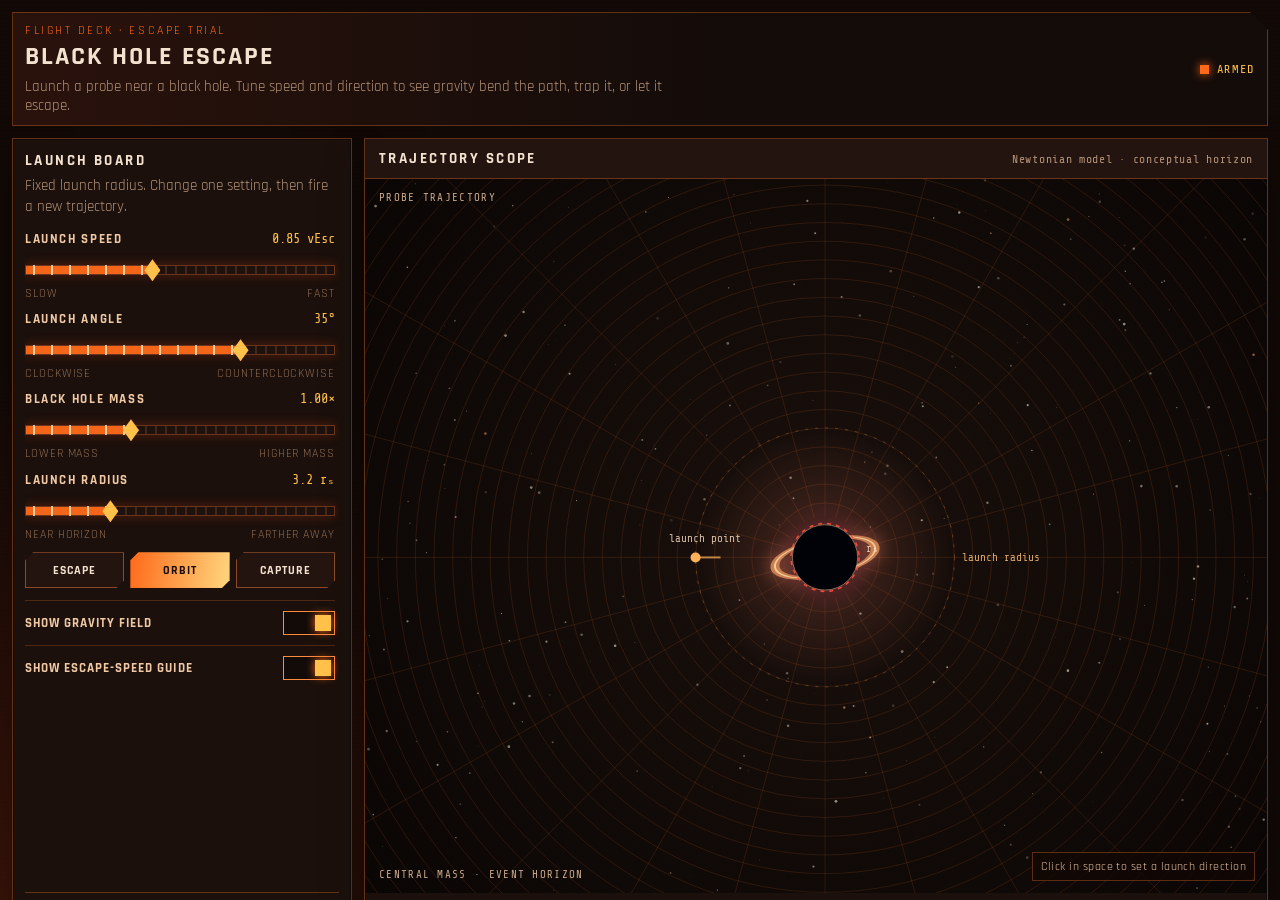
==== public/black-hole-escape/index.html @ 8a0a9a5c "fix deployment errors of other 2 simulation labs" ====
<!DOCTYPE html>
<html lang="en">
<head>
<meta charset="UTF-8" />
<meta name="viewport" content="width=device-width, initial-scale=1.0" />
<title>Black Hole Escape Lab</title>
<link rel="preconnect" href="https://fonts.googleapis.com" />
<link rel="preconnect" href="https://fonts.gstatic.com" crossorigin />
<link href="https://fonts.googleapis.com/css2?family=Rajdhani:wght@600;700&family=Share+Tech+Mono&display=swap" rel="stylesheet" />
<script>if (window.self !== window.top) document.documentElement.classList.add("embedded");</script>
<style>
  :root {
    color-scheme: dark;
    --bg: #110906;
    --panel: #1b100c;
    --ink: #f4e2d0;
    --muted: #b49278;
    --ember: #ff6a1a;
    --gold: #ffc14a;
    --red: #ff4b3a;
    --line: rgba(255, 122, 48, 0.32);
    --metal: #2a1812;
  }
  * { box-sizing: border-box; }
  html, body { height: 100%; }
  body {
    margin: 0;
    height: 100%;
    overflow: hidden;
    color: var(--ink);
    background:
      radial-gradient(ellipse at 0% 100%, rgba(255, 70, 20, 0.16), transparent 42%),
      repeating-linear-gradient(0deg, transparent, transparent 3px, rgba(255, 90, 30, 0.015) 4px),
      var(--bg);
    font-family: "Rajdhani", "Segoe UI", sans-serif;
  }
  .shell {
    height: 100%;
    overflow: auto;
    overscroll-behavior: contain;
    padding: 12px;
    display: flex;
    flex-direction: column;
    gap: 12px;
  }
  header {
    display: flex;
    justify-content: space-between;
    align-items: center;
    gap: 16px;
    padding: 10px 12px;
    border: 1px solid var(--line);
    background: linear-gradient(90deg, #2a120c, #140c09 55%);
    clip-path: polygon(0 0, calc(100% - 18px) 0, 100% 18px, 100% 100%, 0 100%);
  }
  html.embedded header { display: none; }
  .kicker {
    margin: 0;
    color: var(--ember);
    letter-spacing: 0.22em;
    font-size: 0.72rem;
    text-transform: uppercase;
  }
  h1 {
    margin: 2px 0 0;
    font-size: clamp(1.4rem, 2vw, 1.9rem);
    letter-spacing: 0.08em;
    text-transform: uppercase;
    font-weight: 700;
  }
  .subtitle { margin: 4px 0 0; color: var(--muted); max-width: 640px; font-size: 0.95rem; }
  .beacon {
    display: inline-flex;
    align-items: center;
    gap: 8px;
    color: var(--gold);
    font-family: "Share Tech Mono", ui-monospace, monospace;
    letter-spacing: 0.14em;
    font-size: 0.75rem;
  }
  .beacon i {
    width: 9px;
    height: 9px;
    background: var(--ember);
    box-shadow: 0 0 10px var(--ember);
    animation: blink 1s steps(2) infinite;
  }
  main { display: flex; flex-direction: column; gap: 12px; }
  .layout {
    display: grid;
    grid-template-columns: minmax(270px, 340px) minmax(0, 1fr);
    gap: 12px;
    align-items: stretch;
  }
  .panel {
    background: var(--panel);
    border: 1px solid var(--line);
    box-shadow: inset 0 0 0 1px rgba(0, 0, 0, 0.35), 0 16px 40px rgba(0, 0, 0, 0.28);
  }
  .layout { height: calc(100dvh - 28px); min-height: 360px; }
  .deck, .viewport { height: 100%; min-height: 0; }
  .deck { display: flex; flex-direction: column; padding: 12px; overflow: hidden; }
  .deck-body { flex: 1; min-height: 0; overflow: auto; padding-right: 4px; }
  .deck-actions { flex: 0 0 auto; padding-top: 8px; border-top: 1px solid var(--line); }
  .deck h2, .viewport-head h2, .info h2 {
    margin: 0;
    font-size: 0.95rem;
    letter-spacing: 0.16em;
    text-transform: uppercase;
  }
  .intro { margin: 6px 0 14px; color: var(--muted); font-size: 0.92rem; line-height: 1.4; }
  .dial { margin: 0 0 10px; }
  .dial-top, .ends {
    display: flex;
    justify-content: space-between;
    gap: 10px;
    align-items: baseline;
  }
  label {
    font-size: 0.84rem;
    letter-spacing: 0.12em;
    text-transform: uppercase;
    color: #f0c9a4;
    font-weight: 700;
  }
  output {
    font-family: "Share Tech Mono", ui-monospace, monospace;
    color: var(--gold);
    font-size: 0.86rem;
  }
  .rail {
    position: relative;
    margin-top: 8px;
    height: 28px;
  }
  .rail::before {
    content: "";
    position: absolute;
    left: 0;
    right: 0;
    top: 9px;
    height: 10px;
    background:
      linear-gradient(90deg, rgba(255, 106, 26, 0.95) var(--fill, 40%), rgba(42, 24, 18, 0.2) var(--fill, 40%)),
      repeating-linear-gradient(90deg, #4a2a1c 0 2px, transparent 2px 10px);
    box-shadow: inset 0 0 0 1px #6a341c, 0 0 12px rgba(255, 80, 20, 0.25);
    pointer-events: none;
  }
  .rail::after {
    content: "";
    position: absolute;
    left: 0;
    width: var(--fill, 40%);
    top: 9px;
    height: 10px;
    background: repeating-linear-gradient(90deg, transparent 0 8px, rgba(255, 236, 196, 0.75) 8px 10px);
    background-size: 18px 100%;
    animation: crawl 0.7s linear infinite;
    pointer-events: none;
    mix-blend-mode: screen;
  }
  input[type="range"] {
    -webkit-appearance: none;
    appearance: none;
    position: relative;
    z-index: 1;
    width: 100%;
    height: 28px;
    margin: 0;
    background: transparent;
    cursor: pointer;
  }
  input[type="range"]::-webkit-slider-runnable-track {
    height: 10px;
    background: transparent;
  }
  input[type="range"]::-webkit-slider-thumb {
    -webkit-appearance: none;
    width: 16px;
    height: 22px;
    margin-top: -6px;
    background: var(--gold);
    clip-path: polygon(50% 0, 100% 50%, 50% 100%, 0 50%);
    box-shadow: 0 0 12px var(--ember);
    animation: pulse-thumb 1.05s ease-in-out infinite;
  }
  input[type="range"]::-moz-range-track {
    height: 10px;
    background: transparent;
    border: 0;
  }
  input[type="range"]::-moz-range-thumb {
    width: 16px;
    height: 22px;
    border: 0;
    border-radius: 0;
    background: var(--gold);
    box-shadow: 0 0 12px var(--ember);
  }
  .ends { margin-top: 2px; font-size: 0.72rem; letter-spacing: 0.08em; text-transform: uppercase; color: #8d6a52; }
  .choice { display: grid; grid-template-columns: repeat(3, 1fr); gap: 6px; margin: 4px 0 12px; }
  button {
    border: 1px solid #8a4a28;
    color: var(--ink);
    background: #24140f;
    padding: 9px 8px;
    font: inherit;
    font-size: 0.78rem;
    font-weight: 700;
    letter-spacing: 0.08em;
    text-transform: uppercase;
    cursor: pointer;
    clip-path: polygon(8px 0, 100% 0, 100% calc(100% - 8px), calc(100% - 8px) 100%, 0 100%, 0 8px);
  }
  button:hover { border-color: var(--gold); color: var(--gold); }
  button.selected {
    color: #1a0c06;
    border-color: transparent;
    background: linear-gradient(100deg, #ff6a1a 0%, #ffd27a 45%, #ff6a1a 90%);
    background-size: 220% 100%;
    animation: sheen 1.7s linear infinite;
  }
  .latch {
    display: flex;
    align-items: center;
    justify-content: space-between;
    gap: 12px;
    padding: 10px 0;
    border-top: 1px solid rgba(255, 122, 48, 0.22);
    letter-spacing: 0.08em;
    text-transform: uppercase;
    font-size: 0.8rem;
    color: #f0c9a4;
    cursor: pointer;
  }
  .latch input { position: absolute; opacity: 0; width: 0; height: 0; }
  .bolt {
    width: 52px;
    height: 24px;
    border: 1px solid #ff8a3d;
    background: #120b08;
    position: relative;
    flex: 0 0 auto;
  }
  .bolt::before {
    content: "";
    position: absolute;
    width: 16px;
    height: 16px;
    left: 3px;
    top: 3px;
    background: #6b4330;
    transition: transform 0.18s ease, background 0.18s ease;
  }
  .latch input:checked + .bolt::before {
    transform: translateX(28px);
    background: var(--gold);
    box-shadow: 0 0 10px var(--ember);
    animation: throb 0.9s ease-in-out infinite;
  }
  .buttons { display: flex; gap: 8px; margin-top: 12px; }
  button.launch {
    flex: 1.4;
    color: #1a0c06;
    background: var(--ember);
    border-color: transparent;
    position: relative;
    overflow: hidden;
  }
  button.launch::after {
    content: "";
    position: absolute;
    inset: 0;
    background: linear-gradient(100deg, transparent 20%, rgba(255, 255, 255, 0.35) 50%, transparent 80%);
    background-size: 200% 100%;
    animation: sheen 1.4s linear infinite;
  }
  .status {
    display: flex;
    align-items: center;
    gap: 10px;
    margin-top: 12px;
    padding: 10px;
    border: 1px dashed rgba(255, 176, 90, 0.4);
    background: #120c09;
    font-family: "Share Tech Mono", ui-monospace, monospace;
    font-size: 0.78rem;
    letter-spacing: 0.03em;
  }
  .status-dot {
    width: 10px;
    height: 10px;
    background: var(--gold);
    box-shadow: 0 0 12px currentColor;
    animation: blink 1s steps(2) infinite;
    flex: 0 0 auto;
  }
  .viewport { display: flex; flex-direction: column; min-height: 0; overflow: hidden; }
  .viewport-head {
    display: flex;
    justify-content: space-between;
    gap: 12px;
    align-items: baseline;
    padding: 10px 14px;
    border-bottom: 1px solid var(--line);
    background: #24140f;
  }
  .viewport-head span {
    color: var(--muted);
    font-family: "Share Tech Mono", ui-monospace, monospace;
    font-size: 0.72rem;
    letter-spacing: 0.06em;
  }
  .canvas-wrap { position: relative; flex: 1; min-height: 0; background: #070403; }
  canvas { display: block; width: 100%; height: 100%; min-height: 0; cursor: crosshair; }
  .tag {
    position: absolute;
    pointer-events: none;
    font-family: "Share Tech Mono", ui-monospace, monospace;
    font-size: 0.68rem;
    letter-spacing: 0.12em;
    text-transform: uppercase;
    color: rgba(255, 214, 176, 0.78);
  }
  .tag-top { top: 12px; left: 14px; }
  .tag-bottom { bottom: 12px; left: 14px; }
  .hint {
    position: absolute;
    right: 12px;
    bottom: 12px;
    padding: 6px 8px;
    background: rgba(18, 8, 4, 0.82);
    border: 1px solid var(--line);
    color: #e7c2a2;
    font-size: 0.72rem;
    letter-spacing: 0.04em;
  }
  .legend {
    display: flex;
    flex-wrap: wrap;
    gap: 8px 16px;
    padding: 8px 14px;
    color: var(--muted);
    font-size: 0.78rem;
    letter-spacing: 0.06em;
    text-transform: uppercase;
  }
  .key { display: inline-flex; align-items: center; gap: 7px; }
  .pip { width: 8px; height: 8px; display: inline-block; transform: rotate(45deg); }
  .readouts {
    display: grid;
    grid-template-columns: repeat(3, 1fr);
    gap: 8px;
    padding: 10px;
    border-top: 1px solid var(--line);
    background: #140c09;
  }
  .readout { min-width: 0; position: relative; overflow: hidden; padding-bottom: 8px; }
  .readout .name {
    color: var(--muted);
    font-size: 0.7rem;
    letter-spacing: 0.14em;
    text-transform: uppercase;
  }
  .readout .value {
    font-family: "Share Tech Mono", ui-monospace, monospace;
    font-size: clamp(1.05rem, 2vw, 1.45rem);
    color: var(--gold);
    letter-spacing: 0.04em;
  }
  .readout .unit { color: #8d6a52; font-size: 0.7rem; }
  .readout::after {
    content: "";
    position: absolute;
    left: -40%;
    bottom: 0;
    width: 40%;
    height: 2px;
    background: var(--ember);
    animation: scan 2.4s linear infinite;
  }
  .lower { display: grid; grid-template-columns: 1fr 1fr; gap: 12px; }
  .info { padding: 16px 18px; }
  .info p { margin: 8px 0 0; color: var(--muted); font-size: 0.95rem; line-height: 1.55; }
  .equation {
    margin: 12px 0;
    padding: 12px;
    border-left: 3px solid var(--ember);
    background: #120b08;
    font-family: "Share Tech Mono", ui-monospace, monospace;
    text-align: center;
    color: var(--gold);
    font-size: 1.05rem;
  }
  .note { font-size: 0.78rem !important; color: #8d6a52 !important; }
  .challenge {
    display: flex;
    gap: 10px;
    margin-top: 12px;
    padding: 10px;
    background: rgba(255, 90, 20, 0.08);
    border: 1px solid rgba(255, 122, 48, 0.35);
  }
  .challenge strong { display: block; color: var(--gold); letter-spacing: 0.12em; text-transform: uppercase; font-size: 0.75rem; }
  .challenge p { margin: 4px 0 0; font-size: 0.88rem; }
  @keyframes crawl { to { background-position: 18px 0; } }
  @keyframes sheen { to { background-position: 220% 0; } }
  @keyframes pulse-thumb {
    0%, 100% { transform: scale(1); }
    50% { transform: scale(1.16); }
  }
  @keyframes throb {
    0%, 100% { filter: brightness(1); }
    50% { filter: brightness(1.45); }
  }
  @keyframes blink { 50% { opacity: 0.25; } }
  @keyframes scan { to { left: 110%; } }
  @media (max-width: 900px) {
    .layout, .lower { grid-template-columns: 1fr; }
    .viewport { min-height: 420px; order: -1; }
  }
  @media (max-width: 600px) {
    .readouts, .choice { grid-template-columns: 1fr; }
    header { align-items: flex-start; }
    .beacon { display: none; }
  }
</style>
</head>
<body>
<div class="shell">
  <header>
    <div>
      <p class="kicker">Flight deck · escape trial</p>
      <h1>Black Hole Escape</h1>
      <p class="subtitle">Launch a probe near a black hole. Tune speed and direction to see gravity bend the path, trap it, or let it escape.</p>
    </div>
    <div class="beacon"><i></i> ARMED</div>
  </header>
  <main>
    <section class="layout">
      <aside class="panel deck">
        <div class="deck-body">
        <h2>Launch board</h2>
        <p class="intro">Fixed launch radius. Change one setting, then fire a new trajectory.</p>

        <div class="dial">
          <div class="dial-top"><label for="speed">Launch speed</label><output id="speedOut">0.85 vEsc</output></div>
          <div class="rail"><input id="speed" type="range" min=".2" max="1.8" step=".01" value=".85"></div>
          <div class="ends"><span>Slow</span><span>Fast</span></div>
        </div>
        <div class="dial">
          <div class="dial-top"><label for="angle">Launch angle</label><output id="angleOut">35°</output></div>
          <div class="rail"><input id="angle" type="range" min="-85" max="85" step="1" value="35"></div>
          <div class="ends"><span>Clockwise</span><span>Counterclockwise</span></div>
        </div>
        <div class="dial">
          <div class="dial-top"><label for="mass">Black hole mass</label><output id="massOut">1.0×</output></div>
          <div class="rail"><input id="mass" type="range" min=".5" max="2" step=".05" value="1"></div>
          <div class="ends"><span>Lower mass</span><span>Higher mass</span></div>
        </div>
        <div class="dial">
          <div class="dial-top"><label for="radius">Launch radius</label><output id="radiusOut">3.2 rₛ</output></div>
          <div class="rail"><input id="radius" type="range" min="2.2" max="6" step=".1" value="3.2"></div>
          <div class="ends"><span>Near horizon</span><span>Farther away</span></div>
        </div>

        <div class="choice">
          <button id="presetEscape" type="button">Escape</button>
          <button id="presetOrbit" class="selected" type="button">Orbit</button>
          <button id="presetCapture" type="button">Capture</button>
        </div>

        <label class="latch"><span>Show gravity field</span><input id="field" type="checkbox" checked><span class="bolt"></span></label>
        <label class="latch"><span>Show escape-speed guide</span><input id="guide" type="checkbox" checked><span class="bolt"></span></label>
        </div>
        <div class="deck-actions">
        <div class="buttons">
          <button class="launch" id="launch" type="button">Launch probe</button>
          <button id="reset" type="button">Reset</button>
        </div>
        <div class="status" aria-live="polite"><span class="status-dot" id="statusDot"></span><span id="statusText">Ready to launch a probe.</span></div>
        </div>
      </aside>

      <div class="panel viewport">
        <div class="viewport-head">
          <h2>Trajectory scope</h2>
          <span>Newtonian model · conceptual horizon</span>
        </div>
        <div class="canvas-wrap">
          <canvas id="space" aria-label="Black hole particle trajectory simulation"></canvas>
          <div class="tag tag-top">Probe trajectory</div>
          <div class="tag tag-bottom">Central mass · event horizon</div>
          <div class="hint">Click in space to set a launch direction</div>
        </div>
        <div class="legend">
          <span class="key"><i class="pip" style="background:#ffb15a"></i> Probe</span>
          <span class="key"><i class="pip" style="background:#ffc14a"></i> Trajectory</span>
          <span class="key"><i class="pip" style="background:#ff4b3a"></i> Capture boundary</span>
        </div>
        <section class="readouts" aria-live="polite">
          <div class="readout"><div class="name">Escape speed here</div><div class="value" id="escapeMetric">0.79</div><div class="unit">simulation speed units</div></div>
          <div class="readout"><div class="name">Probe energy</div><div class="value" id="energyMetric">Bound</div><div class="unit" id="energyCaption">Relative specific energy</div></div>
          <div class="readout"><div class="name">Outcome</div><div class="value" id="outcomeMetric">Not launched</div><div class="unit">from current initial conditions</div></div>
        </section>
      </div>
    </section>

    <section class="lower">
      <div class="panel info">
        <h2>The physics</h2>
        <p>Far from a black hole, a simple Newtonian model captures the idea that a faster probe has a better chance of escaping. The escape speed is the speed needed to reach arbitrarily far away with zero remaining speed.</p>
        <div class="equation">v<sub>esc</sub> = √(2GM / r)</div>
        <p class="note">Here G and the mass are folded into normalized simulation units. The red circle is a conceptual capture boundary; Newtonian mechanics is not accurate at the event horizon.</p>
      </div>
      <div class="panel info">
        <h2>Try an experiment</h2>
        <p>First, launch below the escape speed. Then increase speed past the escape threshold. Finally, change the launch angle: even with similar energy, a trajectory can pass close to the capture boundary or swing widely around the black hole.</p>
        <div class="challenge">
          <span>▲</span>
          <div><strong>Challenge</strong><p>Find a trajectory that makes a close flyby and escapes. Then try to make the probe complete one or more loops before escaping.</p></div>
        </div>
      </div>
    </section>
  </main>
</div>
<script>
(() => {
const canvas=document.getElementById('space'),ctx=canvas.getContext('2d'),$=id=>document.getElementById(id);
const ui={speed:$('speed'),angle:$('angle'),mass:$('mass'),radius:$('radius'),field:$('field'),guide:$('guide')};
let W=800,H=500,dpr=1,stars=[],path=[],running=false,raf=null,outcome='Not launched',lastState=null;
const G=1,rsBase=34;
function center(){return{x:W*.51,y:H*.53}}
function rs(){return rsBase*Number(ui.mass.value)}
function scale(){return Math.min(W,H)*.34/6}
function startPosition(){const c=center(),r=Number(ui.radius.value)*scale();return{x:c.x-r,y:c.y}}
function getInitial(){const c=center(),p=startPosition(),a=Number(ui.angle.value)*Math.PI/180,s=Number(ui.speed.value)*escapeSpeed();const dx=(p.x-c.x),dy=(p.y-c.y),r=Math.hypot(dx,dy),rad={x:dx/r,y:dy/r},tan={x:-rad.y,y:rad.x};return{p,v:{x:rad.x*s*Math.cos(a)+tan.x*s*Math.sin(a),y:rad.y*s*Math.cos(a)+tan.y*s*Math.sin(a)}}}
function escapeSpeed(){const r=Number(ui.radius.value);return Math.sqrt(2*G*Number(ui.mass.value)/r)}
function resize(){const rect=canvas.getBoundingClientRect();dpr=Math.min(devicePixelRatio||1,2);W=Math.max(300,rect.width);H=Math.max(300,rect.height);canvas.width=Math.floor(W*dpr);canvas.height=Math.floor(H*dpr);ctx.setTransform(dpr,0,0,dpr,0,0);stars=Array.from({length:Math.round(W*H/2400)},()=>({x:Math.random()*W,y:Math.random()*H,r:Math.random()*1.2+.2,a:Math.random()*.55+.1}));draw()}
function fieldDraw(c){if(!ui.field.checked)return;ctx.save();ctx.strokeStyle='rgba(180,90,40,.18)';ctx.lineWidth=1;for(let r=rs()*1.6;r<Math.max(W,H);r+=Math.max(18,rs()*.55)){ctx.beginPath();ctx.arc(c.x,c.y,r,0,Math.PI*2);ctx.stroke()}for(let i=0;i<24;i++){const a=i*Math.PI/12;ctx.beginPath();ctx.moveTo(c.x+Math.cos(a)*rs()*1.2,c.y+Math.sin(a)*rs()*1.2);ctx.lineTo(c.x+Math.cos(a)*Math.max(W,H),c.y+Math.sin(a)*Math.max(W,H));ctx.stroke()}ctx.restore()}
function drawBlackHole(c){const r=rs();const halo=ctx.createRadialGradient(c.x,c.y,r*.8,c.x,c.y,r*3.7);halo.addColorStop(0,'rgba(255,96,121,.24)');halo.addColorStop(.3,'rgba(255,128,104,.12)');halo.addColorStop(1,'rgba(255,128,104,0)');ctx.fillStyle=halo;ctx.beginPath();ctx.arc(c.x,c.y,r*3.7,0,Math.PI*2);ctx.fill();
ctx.save();ctx.translate(c.x,c.y);ctx.rotate(-.2);ctx.scale(1,.36);ctx.strokeStyle='rgba(255,167,103,.65)';ctx.lineWidth=9;ctx.shadowColor='#ff8c68';ctx.shadowBlur=18;ctx.beginPath();ctx.arc(0,0,r*1.5,0,Math.PI*2);ctx.stroke();ctx.shadowBlur=0;ctx.strokeStyle='rgba(255,221,163,.8)';ctx.lineWidth=2;ctx.beginPath();ctx.arc(0,0,r*1.5,0,Math.PI*2);ctx.stroke();ctx.restore();
ctx.setLineDash([4,5]);ctx.strokeStyle='rgba(255,75,58,.95)';ctx.lineWidth=1.5;ctx.beginPath();ctx.arc(c.x,c.y,r,0,Math.PI*2);ctx.stroke();ctx.setLineDash([]);ctx.fillStyle='#010208';ctx.beginPath();ctx.arc(c.x,c.y,r*.96,0,Math.PI*2);ctx.fill();ctx.strokeStyle='rgba(255,205,160,.45)';ctx.lineWidth=1;ctx.stroke()}
function draw(){ctx.clearRect(0,0,W,H);const bg=ctx.createRadialGradient(W*.5,H*.5,4,W*.5,H*.5,Math.max(W,H)*.75);bg.addColorStop(0,'#1a100c');bg.addColorStop(1,'#070403');ctx.fillStyle=bg;ctx.fillRect(0,0,W,H);stars.forEach((s,i)=>{ctx.globalAlpha=s.a;ctx.fillStyle=i%10===0?'#ffb07a':'#f3e6d4';ctx.beginPath();ctx.arc(s.x,s.y,s.r,0,Math.PI*2);ctx.fill()});ctx.globalAlpha=1;const c=center();fieldDraw(c);
if(ui.guide.checked){const p=startPosition(),r=Math.hypot(p.x-c.x,p.y-c.y);ctx.beginPath();ctx.arc(c.x,c.y,r,0,Math.PI*2);ctx.strokeStyle='rgba(255,160,70,.28)';ctx.setLineDash([3,7]);ctx.stroke();ctx.setLineDash([]);ctx.fillStyle='rgba(255,196,120,.85)';ctx.font='11px "Share Tech Mono", monospace';ctx.fillText('launch radius',Math.min(c.x+r+8,W-92),c.y+4)}
if(path.length>1){ctx.beginPath();ctx.moveTo(path[0].x,path[0].y);for(let i=1;i<path.length;i++)ctx.lineTo(path[i].x,path[i].y);const col=outcome==='Captured'?'#ff4b3a':outcome==='Escaped'?'#ffc14a':'#ff8a3d';ctx.strokeStyle=col;ctx.lineWidth=2;ctx.shadowColor=col;ctx.shadowBlur=7;ctx.stroke();ctx.shadowBlur=0}
drawBlackHole(c);
if(lastState){const q=lastState.p;ctx.save();ctx.shadowColor='#ff8a3d';ctx.shadowBlur=15;ctx.fillStyle='#ffe7c2';ctx.beginPath();ctx.arc(q.x,q.y,5,0,Math.PI*2);ctx.fill();ctx.restore()}
else{const p=startPosition();ctx.fillStyle='#ffb15a';ctx.beginPath();ctx.arc(p.x,p.y,5,0,Math.PI*2);ctx.fill();ctx.strokeStyle='rgba(255,177,90,.7)';ctx.lineWidth=2;ctx.beginPath();ctx.moveTo(p.x,p.y);ctx.lineTo(p.x+25,p.y);ctx.stroke()}
ctx.fillStyle='rgba(255,228,200,.82)';ctx.font='11px "Share Tech Mono", monospace';ctx.fillText('launch point',startPosition().x-27,startPosition().y-15);ctx.fillText('rₛ',c.x+rs()+7,c.y-5)}
function updateMetrics(){const ve=escapeSpeed(),s=Number(ui.speed.value)*ve,energy=.5*s*s-G*Number(ui.mass.value)/Number(ui.radius.value);$('speedOut').textContent=Number(ui.speed.value).toFixed(2)+' vEsc';$('angleOut').textContent=ui.angle.value+'°';$('massOut').textContent=Number(ui.mass.value).toFixed(2)+'×';$('radiusOut').textContent=Number(ui.radius.value).toFixed(1)+' rₛ';$('escapeMetric').textContent=ve.toFixed(2);$('energyMetric').textContent=Math.abs(energy)<.005?'Parabolic':energy>0?'Unbound':'Bound';$('energyCaption').textContent='Specific energy: '+energy.toFixed(3);$('outcomeMetric').textContent=outcome;$('statusText').textContent=outcome==='Escaped'?'Probe escaped the displayed region.':outcome==='Captured'?'Probe crossed the capture boundary.':outcome==='Orbiting'?'Probe remains gravitationally bound.':outcome==='Ready'?'Ready to launch a probe.':'Ready to launch a probe.';$('statusDot').style.background=outcome==='Captured'?'var(--red)':outcome==='Escaped'?'var(--gold)':'var(--ember)'}
function reset(){running=false;if(raf)cancelAnimationFrame(raf);path=[];lastState=null;outcome='Not launched';updateMetrics();draw()}
function launch(){reset();const init=getInitial(),c=center();lastState={p:{...init.p},v:{...init.v}};path=[{...init.p}];running=true;outcome='In flight';updateMetrics();let steps=0;const dt=.018;function tick(){if(!running)return;let p=lastState.p,v=lastState.v;const dx=c.x-p.x,dy=c.y-p.y,distPx=Math.hypot(dx,dy);const pxPerUnit=scale(),r=Math.max(.05,distPx/pxPerUnit),mu=G*Number(ui.mass.value);const ax=-mu*dx/(r*r*r),ay=-mu*dy/(r*r*r);v.x+=ax*dt;v.y+=ay*dt;p.x+=v.x*dt*pxPerUnit;p.y+=v.y*dt*pxPerUnit;steps++;if(steps%2===0)path.push({...p});lastState={p,v};const d=Math.hypot(p.x-c.x,p.y-c.y);if(d<rs()*1.02){outcome='Captured';running=false}else if(d>Math.max(W,H)*.72){outcome='Escaped';running=false}else if(steps>3000){outcome='Orbiting';running=false}else if(steps>1800&&Math.hypot(v.x,v.y)<.04){outcome='Orbiting';running=false}if(!running){updateMetrics()}draw();if(running)raf=requestAnimationFrame(tick)}raf=requestAnimationFrame(tick)}
Object.values(ui).forEach(el=>el.addEventListener('input',()=>{reset();updateMetrics();draw()}));
$('launch').addEventListener('click',launch);$('reset').addEventListener('click',reset);
function preset(speed,angle,radius){ui.speed.value=speed;ui.angle.value=angle;ui.radius.value=radius;reset();updateMetrics();draw()}
$('presetEscape').addEventListener('click',()=>{preset(1.25,15,4.5);selectPreset('presetEscape')});
$('presetOrbit').addEventListener('click',()=>{preset(.72,55,3.8);selectPreset('presetOrbit')});
$('presetCapture').addEventListener('click',()=>{preset(.52,-20,2.3);selectPreset('presetCapture')});
function selectPreset(id){['presetEscape','presetOrbit','presetCapture'].forEach(k=>$(k).classList.toggle('selected',k===id))}
canvas.addEventListener('click',e=>{if(running)return;const rect=canvas.getBoundingClientRect(),p={x:e.clientX-rect.left,y:e.clientY-rect.top},c=center(),s=startPosition();const dx=p.x-s.x,dy=p.y-s.y;let angle=Math.atan2(dy,dx)*180/Math.PI;const radialAngle=Math.atan2(s.y-c.y,s.x-c.x);let rel=(Math.atan2(dy,dx)-radialAngle)*180/Math.PI;while(rel>180)rel-=360;while(rel<-180)rel+=360;ui.angle.value=String(Math.max(-85,Math.min(85,Math.round(rel))));reset();updateMetrics();draw()});
new ResizeObserver(resize).observe(canvas);window.addEventListener('resize',resize);resize();updateMetrics();draw();
})();
</script>
<script>
(() => {
  const rails = document.querySelectorAll(".rail");
  const paint = () => {
    rails.forEach((rail) => {
      const el = rail.querySelector("input");
      const pct = ((+el.value - +el.min) / (+el.max - +el.min)) * 100;
      rail.style.setProperty("--fill", pct + "%");
    });
  };
  rails.forEach((rail) => rail.querySelector("input").addEventListener("input", paint));
  document.querySelector(".choice").addEventListener("click", () => requestAnimationFrame(paint));
  document.getElementById("space").addEventListener("click", () => requestAnimationFrame(paint));
  document.getElementById("reset").addEventListener("click", () => requestAnimationFrame(paint));
  paint();
})();
</script>
</body>
</html>
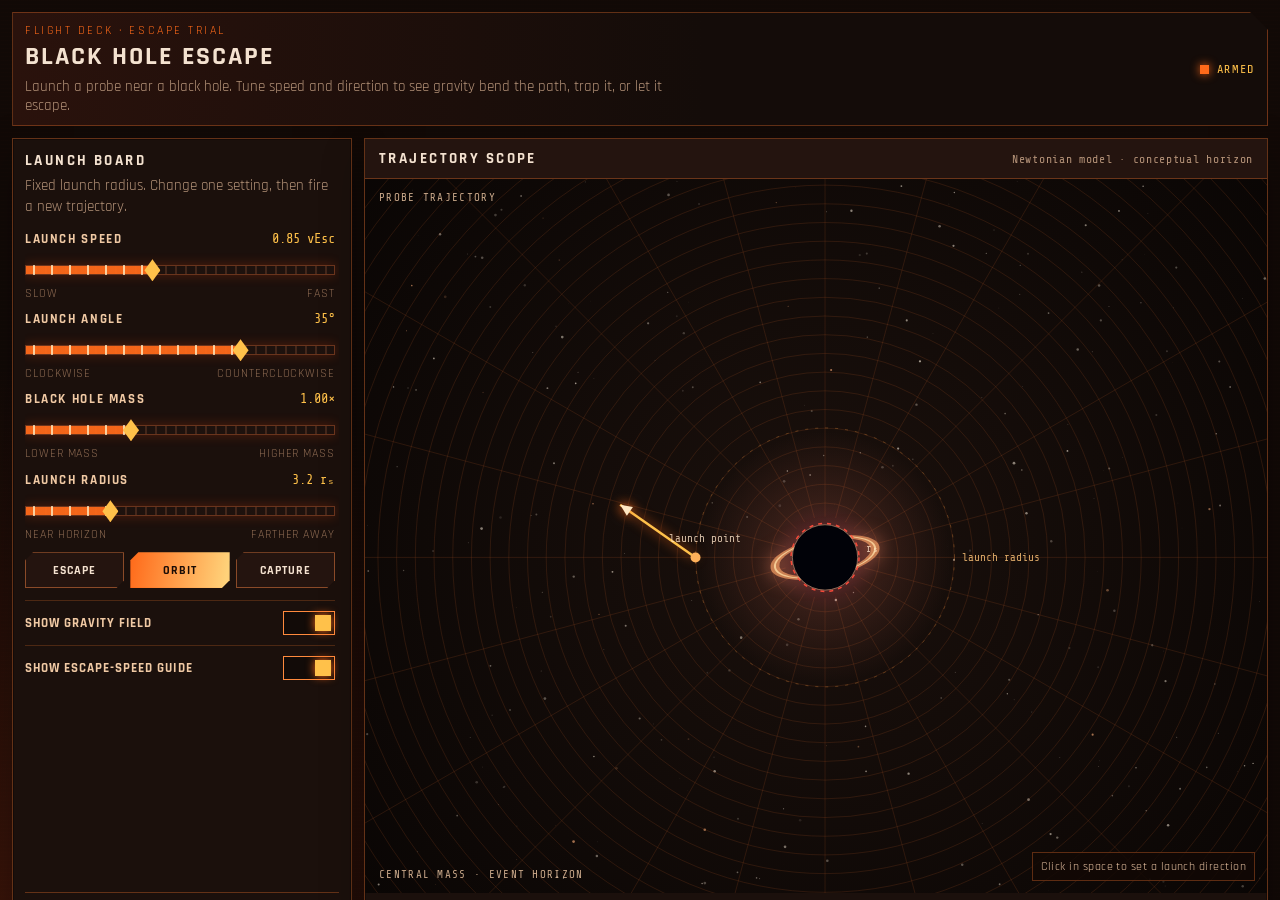
==== commit 57c6dade: "modify blackhole simulation UI" ====
--- a/public/black-hole-escape/index.html
+++ b/public/black-hole-escape/index.html
@@ -528,7 +528,7 @@
 (() => {
 const canvas=document.getElementById('space'),ctx=canvas.getContext('2d'),$=id=>document.getElementById(id);
 const ui={speed:$('speed'),angle:$('angle'),mass:$('mass'),radius:$('radius'),field:$('field'),guide:$('guide')};
-let W=800,H=500,dpr=1,stars=[],path=[],running=false,raf=null,outcome='Not launched',lastState=null;
+let W=800,H=500,dpr=1,stars=[],path=[],running=false,raf=null,outcome='Not launched',lastState=null,aimClick=null;
 const G=1,rsBase=34;
 function center(){return{x:W*.51,y:H*.53}}
 function rs(){return rsBase*Number(ui.mass.value)}
@@ -546,10 +546,10 @@
 if(path.length>1){ctx.beginPath();ctx.moveTo(path[0].x,path[0].y);for(let i=1;i<path.length;i++)ctx.lineTo(path[i].x,path[i].y);const col=outcome==='Captured'?'#ff4b3a':outcome==='Escaped'?'#ffc14a':'#ff8a3d';ctx.strokeStyle=col;ctx.lineWidth=2;ctx.shadowColor=col;ctx.shadowBlur=7;ctx.stroke();ctx.shadowBlur=0}
 drawBlackHole(c);
 if(lastState){const q=lastState.p;ctx.save();ctx.shadowColor='#ff8a3d';ctx.shadowBlur=15;ctx.fillStyle='#ffe7c2';ctx.beginPath();ctx.arc(q.x,q.y,5,0,Math.PI*2);ctx.fill();ctx.restore()}
-else{const p=startPosition();ctx.fillStyle='#ffb15a';ctx.beginPath();ctx.arc(p.x,p.y,5,0,Math.PI*2);ctx.fill();ctx.strokeStyle='rgba(255,177,90,.7)';ctx.lineWidth=2;ctx.beginPath();ctx.moveTo(p.x,p.y);ctx.lineTo(p.x+25,p.y);ctx.stroke()}
+else{const p=startPosition(),init=getInitial(),vx=init.v.x,vy=init.v.y,mag=Math.hypot(vx,vy)||1,len=92,ux=vx/mag,uy=vy/mag,x2=p.x+ux*len,y2=p.y+uy*len,ang=Math.atan2(uy,ux),head=13;ctx.save();ctx.strokeStyle='#ffc14a';ctx.fillStyle='#ffe7c2';ctx.lineWidth=2.5;ctx.shadowColor='#ff6a1a';ctx.shadowBlur=12;ctx.beginPath();ctx.moveTo(p.x,p.y);ctx.lineTo(x2,y2);ctx.stroke();ctx.beginPath();ctx.moveTo(x2,y2);ctx.lineTo(x2-head*Math.cos(ang-.42),y2-head*Math.sin(ang-.42));ctx.lineTo(x2-head*Math.cos(ang+.42),y2-head*Math.sin(ang+.42));ctx.closePath();ctx.fill();ctx.restore();ctx.fillStyle='#ffb15a';ctx.beginPath();ctx.arc(p.x,p.y,5,0,Math.PI*2);ctx.fill();if(aimClick){ctx.save();ctx.strokeStyle='#fff4e0';ctx.fillStyle='#ff6a1a';ctx.lineWidth=1.6;ctx.shadowColor='#ff6a1a';ctx.shadowBlur=10;ctx.beginPath();ctx.arc(aimClick.x,aimClick.y,4.5,0,Math.PI*2);ctx.fill();ctx.shadowBlur=0;ctx.beginPath();ctx.arc(aimClick.x,aimClick.y,12,0,Math.PI*2);ctx.stroke();ctx.beginPath();ctx.moveTo(aimClick.x-16,aimClick.y);ctx.lineTo(aimClick.x-7,aimClick.y);ctx.moveTo(aimClick.x+7,aimClick.y);ctx.lineTo(aimClick.x+16,aimClick.y);ctx.moveTo(aimClick.x,aimClick.y-16);ctx.lineTo(aimClick.x,aimClick.y-7);ctx.moveTo(aimClick.x,aimClick.y+7);ctx.lineTo(aimClick.x,aimClick.y+16);ctx.stroke();ctx.restore()}}
 ctx.fillStyle='rgba(255,228,200,.82)';ctx.font='11px "Share Tech Mono", monospace';ctx.fillText('launch point',startPosition().x-27,startPosition().y-15);ctx.fillText('rₛ',c.x+rs()+7,c.y-5)}
 function updateMetrics(){const ve=escapeSpeed(),s=Number(ui.speed.value)*ve,energy=.5*s*s-G*Number(ui.mass.value)/Number(ui.radius.value);$('speedOut').textContent=Number(ui.speed.value).toFixed(2)+' vEsc';$('angleOut').textContent=ui.angle.value+'°';$('massOut').textContent=Number(ui.mass.value).toFixed(2)+'×';$('radiusOut').textContent=Number(ui.radius.value).toFixed(1)+' rₛ';$('escapeMetric').textContent=ve.toFixed(2);$('energyMetric').textContent=Math.abs(energy)<.005?'Parabolic':energy>0?'Unbound':'Bound';$('energyCaption').textContent='Specific energy: '+energy.toFixed(3);$('outcomeMetric').textContent=outcome;$('statusText').textContent=outcome==='Escaped'?'Probe escaped the displayed region.':outcome==='Captured'?'Probe crossed the capture boundary.':outcome==='Orbiting'?'Probe remains gravitationally bound.':outcome==='Ready'?'Ready to launch a probe.':'Ready to launch a probe.';$('statusDot').style.background=outcome==='Captured'?'var(--red)':outcome==='Escaped'?'var(--gold)':'var(--ember)'}
-function reset(){running=false;if(raf)cancelAnimationFrame(raf);path=[];lastState=null;outcome='Not launched';updateMetrics();draw()}
+function reset(){running=false;if(raf)cancelAnimationFrame(raf);path=[];lastState=null;aimClick=null;outcome='Not launched';updateMetrics();draw()}
 function launch(){reset();const init=getInitial(),c=center();lastState={p:{...init.p},v:{...init.v}};path=[{...init.p}];running=true;outcome='In flight';updateMetrics();let steps=0;const dt=.018;function tick(){if(!running)return;let p=lastState.p,v=lastState.v;const dx=c.x-p.x,dy=c.y-p.y,distPx=Math.hypot(dx,dy);const pxPerUnit=scale(),r=Math.max(.05,distPx/pxPerUnit),mu=G*Number(ui.mass.value);const ax=-mu*dx/(r*r*r),ay=-mu*dy/(r*r*r);v.x+=ax*dt;v.y+=ay*dt;p.x+=v.x*dt*pxPerUnit;p.y+=v.y*dt*pxPerUnit;steps++;if(steps%2===0)path.push({...p});lastState={p,v};const d=Math.hypot(p.x-c.x,p.y-c.y);if(d<rs()*1.02){outcome='Captured';running=false}else if(d>Math.max(W,H)*.72){outcome='Escaped';running=false}else if(steps>3000){outcome='Orbiting';running=false}else if(steps>1800&&Math.hypot(v.x,v.y)<.04){outcome='Orbiting';running=false}if(!running){updateMetrics()}draw();if(running)raf=requestAnimationFrame(tick)}raf=requestAnimationFrame(tick)}
 Object.values(ui).forEach(el=>el.addEventListener('input',()=>{reset();updateMetrics();draw()}));
 $('launch').addEventListener('click',launch);$('reset').addEventListener('click',reset);
@@ -558,7 +558,7 @@
 $('presetOrbit').addEventListener('click',()=>{preset(.72,55,3.8);selectPreset('presetOrbit')});
 $('presetCapture').addEventListener('click',()=>{preset(.52,-20,2.3);selectPreset('presetCapture')});
 function selectPreset(id){['presetEscape','presetOrbit','presetCapture'].forEach(k=>$(k).classList.toggle('selected',k===id))}
-canvas.addEventListener('click',e=>{if(running)return;const rect=canvas.getBoundingClientRect(),p={x:e.clientX-rect.left,y:e.clientY-rect.top},c=center(),s=startPosition();const dx=p.x-s.x,dy=p.y-s.y;let angle=Math.atan2(dy,dx)*180/Math.PI;const radialAngle=Math.atan2(s.y-c.y,s.x-c.x);let rel=(Math.atan2(dy,dx)-radialAngle)*180/Math.PI;while(rel>180)rel-=360;while(rel<-180)rel+=360;ui.angle.value=String(Math.max(-85,Math.min(85,Math.round(rel))));reset();updateMetrics();draw()});
+canvas.addEventListener('click',e=>{if(running)return;const rect=canvas.getBoundingClientRect(),p={x:e.clientX-rect.left,y:e.clientY-rect.top},c=center(),s=startPosition();const dx=p.x-s.x,dy=p.y-s.y;let angle=Math.atan2(dy,dx)*180/Math.PI;const radialAngle=Math.atan2(s.y-c.y,s.x-c.x);let rel=(Math.atan2(dy,dx)-radialAngle)*180/Math.PI;while(rel>180)rel-=360;while(rel<-180)rel+=360;ui.angle.value=String(Math.max(-85,Math.min(85,Math.round(rel))));reset();aimClick={x:p.x,y:p.y};updateMetrics();draw()});
 new ResizeObserver(resize).observe(canvas);window.addEventListener('resize',resize);resize();updateMetrics();draw();
 })();
 </script>
